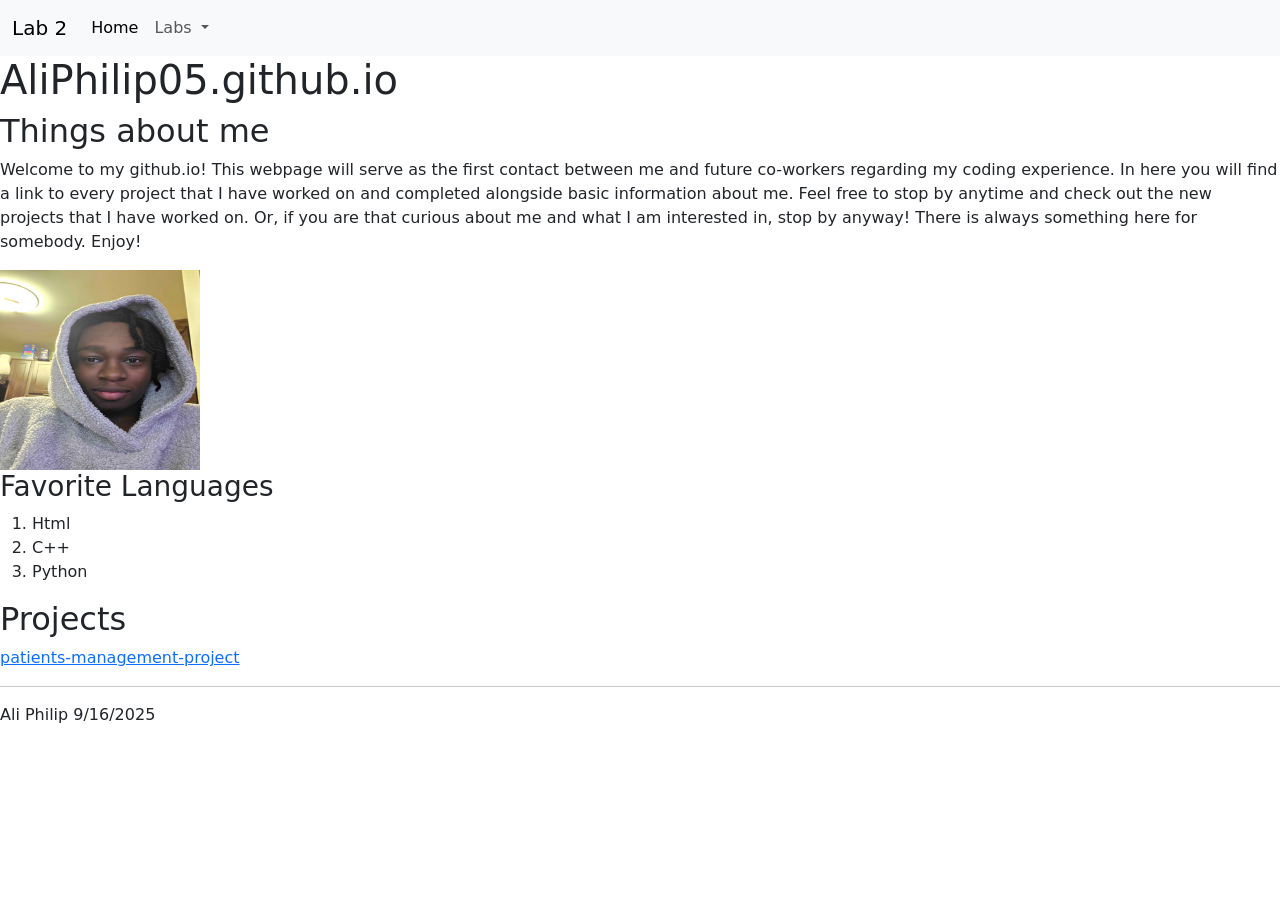
==== index.html @ d8f31f1b "Lab 3 Push this lab into main to show a finished lab" ====
<html> 
    <head> 
    <title> AliPhilip </title>
     <!-- Required meta tags -->
    <meta charset="utf-8">
    <meta name="viewport" content="width=device-width, initial-scale=1, shrink-to-fit=no">

    <!-- Bootstrap CSS -->
    <link href="https://cdn.jsdelivr.net/npm/bootstrap@5.3.2/dist/css/bootstrap.min.css" rel="stylesheet"
        integrity="sha384-T3c6CoIi6uLrA9TneNEoa7RxnatzjcDSCmG1MXxSR1GAsXEV/Dwwykc2MPK8M2HN" crossorigin="anonymous">
    <script src="https://cdn.jsdelivr.net/npm/bootstrap@5.3.2/dist/js/bootstrap.bundle.min.js"
        integrity="sha384-C6RzsynM9kWDrMNeT87bh95OGNyZPhcTNXj1NW7RuBCsyN/o0jlpcV8Qyq46cDfL"
        crossorigin="anonymous"></script>

  
<nav class="navbar navbar-expand-lg bg-body-tertiary">
  <div class="container-fluid">
    <a class="navbar-brand" href="#">Lab 2</a>
    <button class="navbar-toggler" type="button" data-bs-toggle="collapse" data-bs-target="#navbarSupportedContent" aria-controls="navbarSupportedContent" aria-expanded="false" aria-label="Toggle navigation">
      <span class="navbar-toggler-icon"></span>
    </button>
    <div class="collapse navbar-collapse" id="navbarSupportedContent">
      <ul class="navbar-nav me-auto mb-2 mb-lg-0">
        <li class="nav-item">
          <a class="nav-link active" aria-current="page" href="lab3.html">Home</a>
        </li>
        <li class="nav-item dropdown">
          <a class="nav-link dropdown-toggle" href="#" role="button" data-bs-toggle="dropdown" aria-expanded="false">
            Labs
          </a>
          <ul class="dropdown-menu">
            <li><a class="dropdown-item" href="https://github.com/AliPhilip05/AliPhilip05.github.io/blob/dda70711441c963b857cde3057f6195fd34b0e36/index.html">Lab 1</a></li>
            <li><a class="dropdown-item" href="index.html">Lab 2</a></li>
          </ul>
        </li>
      </ul>
    </div>
  </div>
</nav>

<body>
     <H1> AliPhilip05.github.io </H1>
</body>

<body>
     <H2> Things about me </H2>
     <p> Welcome to my github.io! This webpage will serve as the first contact between me and future co-workers regarding my coding experience.
        In here you will find a link to every project that I have worked on and completed alongside basic information about me. 
        Feel free to stop by anytime and check out the new projects that I have worked on. 
        Or, if you are that curious about me and what I am interested in, stop by anyway! There is always something here for somebody.
     Enjoy!</p>


     <img src = "Lab 1-github pic.jpg" width = "200" height = "200" />

     <body>
     <H3> Favorite Languages </H3>
     <ol>
        <li>Html</li>
        <li> C++</li>
        <li>Python</li>
     </ol>
     </p>


   <H2> Projects </H2>
<a href = "https://github.com/0-owen/patients-management-project"> 
     patients-management-project </a>
</body>
<hr> 
<p> Ali Philip 9/16/2025 </p>
</html>
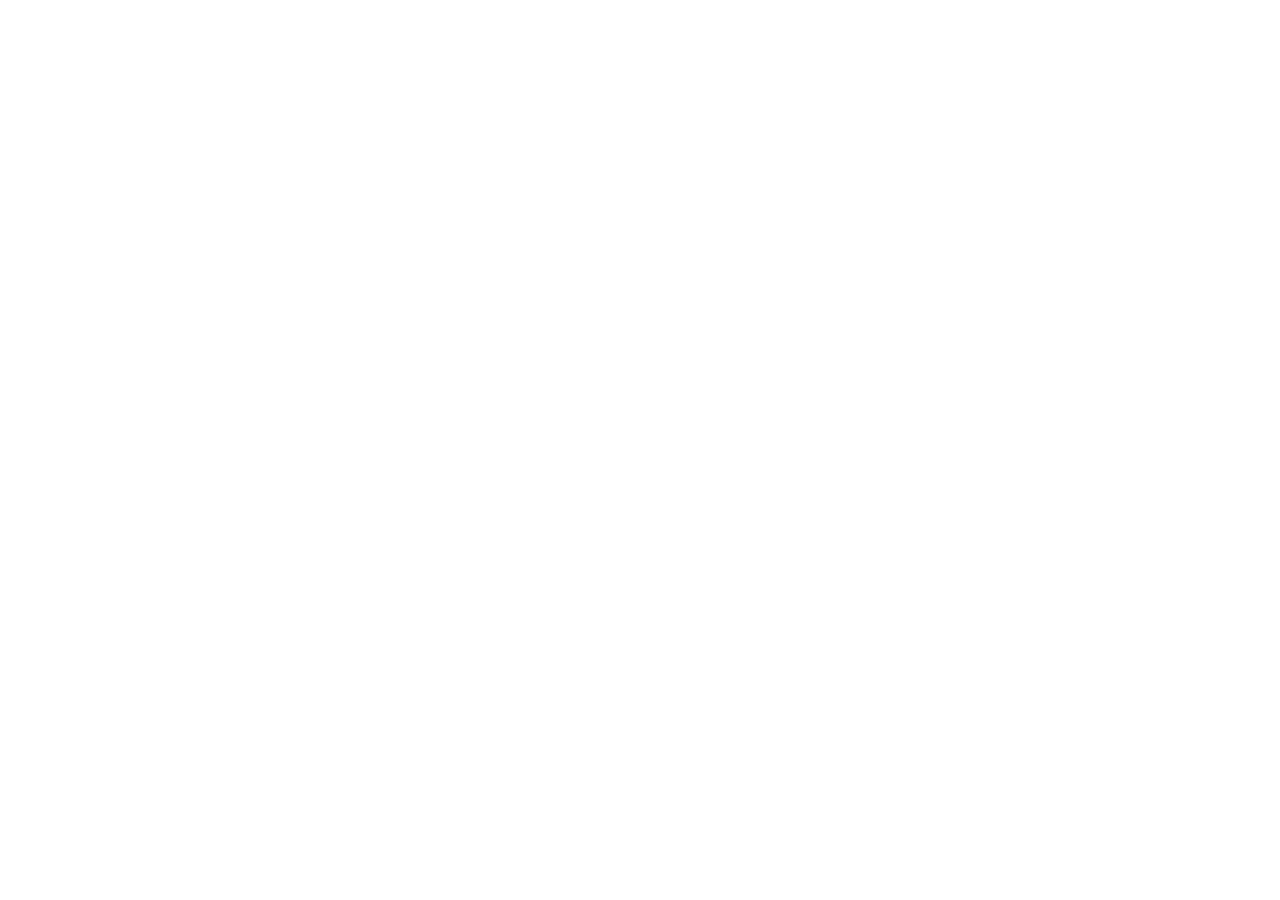
==== commit cb70b29f: "Redirect personal homepage to Casper dashboard Updated index.html to redirect to CAS / E+A dashboard" ====
--- a/index.html
+++ b/index.html
@@ -1,72 +1,13 @@
-<html> 
-    <head> 
-    <title> AliPhilip </title>
-     <!-- Required meta tags -->
-    <meta charset="utf-8">
-    <meta name="viewport" content="width=device-width, initial-scale=1, shrink-to-fit=no">
-
-    <!-- Bootstrap CSS -->
-    <link href="https://cdn.jsdelivr.net/npm/bootstrap@5.3.2/dist/css/bootstrap.min.css" rel="stylesheet"
-        integrity="sha384-T3c6CoIi6uLrA9TneNEoa7RxnatzjcDSCmG1MXxSR1GAsXEV/Dwwykc2MPK8M2HN" crossorigin="anonymous">
-    <script src="https://cdn.jsdelivr.net/npm/bootstrap@5.3.2/dist/js/bootstrap.bundle.min.js"
-        integrity="sha384-C6RzsynM9kWDrMNeT87bh95OGNyZPhcTNXj1NW7RuBCsyN/o0jlpcV8Qyq46cDfL"
-        crossorigin="anonymous"></script>
-
-  
-<nav class="navbar navbar-expand-lg bg-body-tertiary">
-  <div class="container-fluid">
-    <a class="navbar-brand" href="#">Lab 2</a>
-    <button class="navbar-toggler" type="button" data-bs-toggle="collapse" data-bs-target="#navbarSupportedContent" aria-controls="navbarSupportedContent" aria-expanded="false" aria-label="Toggle navigation">
-      <span class="navbar-toggler-icon"></span>
-    </button>
-    <div class="collapse navbar-collapse" id="navbarSupportedContent">
-      <ul class="navbar-nav me-auto mb-2 mb-lg-0">
-        <li class="nav-item">
-          <a class="nav-link active" aria-current="page" href="lab3.html">Home</a>
-        </li>
-        <li class="nav-item dropdown">
-          <a class="nav-link dropdown-toggle" href="#" role="button" data-bs-toggle="dropdown" aria-expanded="false">
-            Labs
-          </a>
-          <ul class="dropdown-menu">
-            <li><a class="dropdown-item" href="https://github.com/AliPhilip05/AliPhilip05.github.io/blob/dda70711441c963b857cde3057f6195fd34b0e36/index.html">Lab 1</a></li>
-            <li><a class="dropdown-item" href="index.html">Lab 2</a></li>
-          </ul>
-        </li>
-      </ul>
-    </div>
-  </div>
-</nav>
-
+<!doctype html>
+<html lang="en">
+<head>
+  <meta charset="utf-8">
+  <meta name="viewport" content="width=device-width, initial-scale=1">
+  <meta http-equiv="refresh" content="0; url=https://aliphilip05.github.io/Casper-Analysis-Of-E-Galaxies-/casper/">
+  <link rel="canonical" href="https://aliphilip05.github.io/Casper-Analysis-Of-E-Galaxies-/casper/">
+  <title>CAS / E+A — Galaxy Morphology</title>
+</head>
 <body>
-     <H1> AliPhilip05.github.io </H1>
+  <p>Opening the <a href="https://aliphilip05.github.io/Casper-Analysis-Of-E-Galaxies-/casper/">CAS / E+A dashboard</a>…</p>
 </body>
-
-<body>
-     <H2> Things about me </H2>
-     <p> Welcome to my github.io! This webpage will serve as the first contact between me and future co-workers regarding my coding experience.
-        In here you will find a link to every project that I have worked on and completed alongside basic information about me. 
-        Feel free to stop by anytime and check out the new projects that I have worked on. 
-        Or, if you are that curious about me and what I am interested in, stop by anyway! There is always something here for somebody.
-     Enjoy!</p>
-
-
-     <img src = "Lab 1-github pic.jpg" width = "200" height = "200" />
-
-     <body>
-     <H3> Favorite Languages </H3>
-     <ol>
-        <li>Html</li>
-        <li> C++</li>
-        <li>Python</li>
-     </ol>
-     </p>
-
-
-   <H2> Projects </H2>
-<a href = "https://github.com/0-owen/patients-management-project"> 
-     patients-management-project </a>
-</body>
-<hr> 
-<p> Ali Philip 9/16/2025 </p>
-</html>+</html>
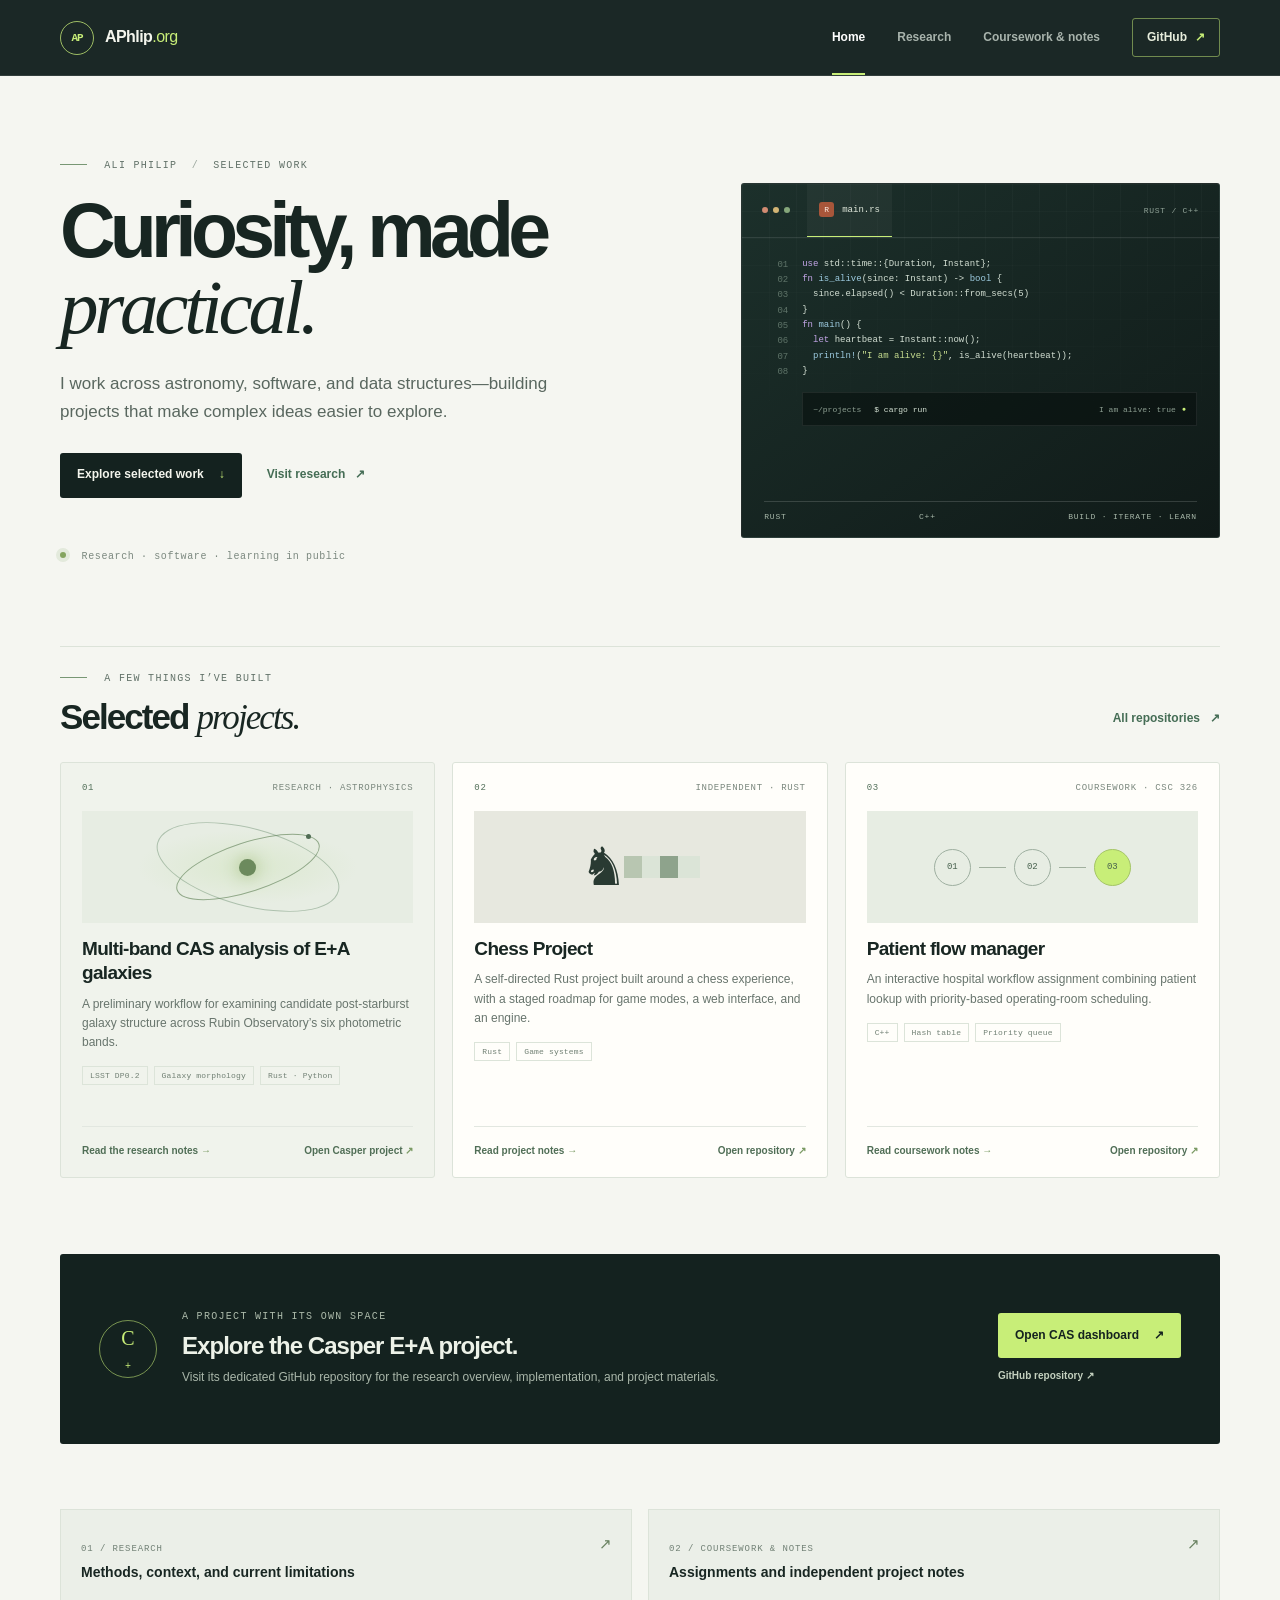
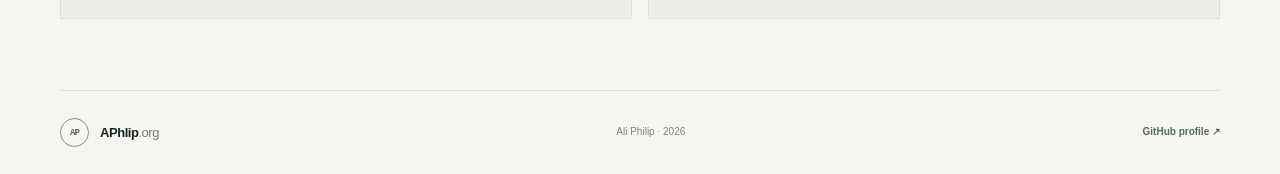
==== commit 54583683: "Publish portfolio at account homepage" ====
--- a/index.html
+++ b/index.html
@@ -3,11 +3,109 @@
 <head>
   <meta charset="utf-8">
   <meta name="viewport" content="width=device-width, initial-scale=1">
-  <meta http-equiv="refresh" content="0; url=https://aliphilip05.github.io/Casper-Analysis-Of-E-Galaxies-/casper/">
-  <link rel="canonical" href="https://aliphilip05.github.io/Casper-Analysis-Of-E-Galaxies-/casper/">
-  <title>CAS / E+A — Galaxy Morphology</title>
+  <meta name="theme-color" content="#14221f">
+  <meta name="description" content="Ali Philip's selected research, software projects, and coursework notes.">
+  <title>APhlip.org — Ali Philip</title>
+  <link rel="stylesheet" href="styles.css">
+  <script src="site.js" defer></script>
 </head>
 <body>
-  <p>Opening the <a href="https://aliphilip05.github.io/Casper-Analysis-Of-E-Galaxies-/casper/">CAS / E+A dashboard</a>…</p>
+  <a class="skip-link" href="#main">Skip to content</a>
+  <header class="site-header">
+    <div class="header-inner">
+      <a class="brand" href="index.html" aria-label="APhlip.org home"><span class="brand-mark">AP</span><span>APhlip<span class="brand-dot">.org</span></span></a>
+      <button class="menu-toggle" type="button" aria-expanded="false" aria-controls="primary-nav"><span class="menu-icon" aria-hidden="true"></span><span class="sr-only">Toggle navigation</span></button>
+      <nav class="primary-nav" id="primary-nav" aria-label="Main navigation">
+        <a class="nav-link current" aria-current="page" href="index.html">Home</a>
+        <a class="nav-link" href="research.html">Research</a>
+        <a class="nav-link" href="coursework.html">Coursework &amp; notes</a>
+        <a class="nav-github" href="https://github.com/AliPhilip05" target="_blank" rel="noopener noreferrer">GitHub <span aria-hidden="true">↗</span></a>
+      </nav>
+    </div>
+  </header>
+
+  <main id="main">
+    <section class="hero page-width">
+      <div class="hero-copy">
+        <p class="eyebrow"><span class="eyebrow-rule"></span> ALI PHILIP <span class="eyebrow-sep">/</span> SELECTED WORK</p>
+        <h1>Curiosity, made<br><em>practical.</em></h1>
+        <p class="hero-lede">I work across astronomy, software, and data structures—building projects that make complex ideas easier to explore.</p>
+        <div class="hero-actions">
+          <a class="button button-dark" href="#projects">Explore selected work <span aria-hidden="true">↓</span></a>
+          <a class="text-link" href="research.html">Visit research <span aria-hidden="true">↗</span></a>
+        </div>
+        <div class="hero-footnote"><span class="status-mark"></span> Research · software · learning in public</div>
+      </div>
+      <div class="hero-art code-art" role="img" aria-label="Stylized Rust code editor showing an is_alive heartbeat check">
+        <div class="code-window-top">
+          <span class="window-dots" aria-hidden="true"><i></i><i></i><i></i></span>
+          <span class="code-tab"><span class="language-symbol">R</span> main.rs</span>
+          <span class="language-tag">RUST / C++</span>
+        </div>
+        <div class="code-editor">
+          <div class="code-gutter" aria-hidden="true"><span>01</span><span>02</span><span>03</span><span>04</span><span>05</span><span>06</span><span>07</span><span>08</span></div>
+          <pre class="code-block"><code><span class="code-purple">use</span> std::time::{Duration, Instant};
+<span class="code-purple">fn</span> <span class="code-blue">is_alive</span>(since: Instant) -> <span class="code-blue">bool</span> {
+  since.elapsed() &lt; Duration::from_secs(5)
+}
+<span class="code-purple">fn</span> <span class="code-blue">main</span>() {
+  <span class="code-purple">let</span> heartbeat = Instant::now();
+  <span class="code-blue">println!</span>(<span class="code-string">"I am alive: {}"</span>, is_alive(heartbeat));
+}</code></pre>
+        </div>
+        <div class="terminal-preview"><span>~/projects</span><strong>$ cargo run</strong><span class="terminal-output">I am alive: true <b>●</b></span></div>
+        <div class="art-caption"><span>RUST</span><span>C++</span><span>BUILD · ITERATE · LEARN</span></div>
+      </div>
+    </section>
+
+    <section class="selected-work page-width" id="projects">
+      <div class="section-heading">
+        <div><p class="eyebrow"><span class="eyebrow-rule"></span> A FEW THINGS I’VE BUILT</p><h2>Selected <em>projects.</em></h2></div>
+        <a class="text-link heading-link" href="https://github.com/AliPhilip05?tab=repositories" target="_blank" rel="noopener noreferrer">All repositories <span aria-hidden="true">↗</span></a>
+      </div>
+
+      <div class="project-grid">
+        <article class="project-card project-featured">
+          <div class="project-meta"><span class="project-number">01</span><span class="project-type">RESEARCH · ASTROPHYSICS</span></div>
+          <div class="project-art project-art-galaxy" aria-hidden="true"><span class="mini-orbit"></span><span class="mini-core"></span><span class="mini-point"></span></div>
+          <h3>Multi-band CAS analysis of E+A galaxies</h3>
+          <p>A preliminary workflow for examining candidate post-starburst galaxy structure across Rubin Observatory’s six photometric bands.</p>
+          <div class="tag-list"><span>LSST DP0.2</span><span>Galaxy morphology</span><span>Rust · Python</span></div>
+          <div class="card-links"><a href="research.html#cas">Read the research notes <span aria-hidden="true">→</span></a><a href="https://github.com/AliPhilip05/Casper-Analysis-Of-E-Galaxies-" target="_blank" rel="noopener noreferrer">Open Casper project <span aria-hidden="true">↗</span></a></div>
+        </article>
+
+        <article class="project-card">
+          <div class="project-meta"><span class="project-number">02</span><span class="project-type">INDEPENDENT · RUST</span></div>
+          <div class="project-art project-art-chess" aria-hidden="true"><span>♞</span><i></i><i></i><i></i><i></i></div>
+          <h3>Chess Project</h3>
+          <p>A self-directed Rust project built around a chess experience, with a staged roadmap for game modes, a web interface, and an engine.</p>
+          <div class="tag-list"><span>Rust</span><span>Game systems</span></div>
+          <div class="card-links"><a href="coursework.html#chess">Read project notes <span aria-hidden="true">→</span></a><a href="https://github.com/AliPhilip05/ChessProject" target="_blank" rel="noopener noreferrer">Open repository <span aria-hidden="true">↗</span></a></div>
+        </article>
+
+        <article class="project-card">
+          <div class="project-meta"><span class="project-number">03</span><span class="project-type">COURSEWORK · CSC 326</span></div>
+          <div class="project-art project-art-queue" aria-hidden="true"><span class="queue-node">01</span><span class="queue-line"></span><span class="queue-node">02</span><span class="queue-line"></span><span class="queue-node queue-node-accent">03</span></div>
+          <h3>Patient flow manager</h3>
+          <p>An interactive hospital workflow assignment combining patient lookup with priority-based operating-room scheduling.</p>
+          <div class="tag-list"><span>C++</span><span>Hash table</span><span>Priority queue</span></div>
+          <div class="card-links"><a href="coursework.html#patients">Read coursework notes <span aria-hidden="true">→</span></a><a href="https://github.com/AliPhilip05/Patients-Managment" target="_blank" rel="noopener noreferrer">Open repository <span aria-hidden="true">↗</span></a></div>
+        </article>
+      </div>
+    </section>
+
+    <section class="crosslink page-width" aria-label="Casper research project">
+      <div class="crosslink-mark" aria-hidden="true">C<span>+</span></div>
+      <div class="crosslink-copy"><p class="eyebrow">A PROJECT WITH ITS OWN SPACE</p><h2>Explore the Casper E+A project.</h2><p>Visit its dedicated GitHub repository for the research overview, implementation, and project materials.</p></div>
+      <div class="crosslink-actions"><a class="button button-light" href="https://aliphilip05.github.io/Casper-Analysis-Of-E-Galaxies-/">Open CAS dashboard <span aria-hidden="true">↗</span></a><a class="crosslink-repo-link" href="https://github.com/AliPhilip05/Casper-Analysis-Of-E-Galaxies-" target="_blank" rel="noopener noreferrer">GitHub repository ↗</a></div>
+    </section>
+
+    <section class="next-steps page-width">
+      <a class="next-card" href="research.html"><span class="next-index">01 / RESEARCH</span><strong>Methods, context, and current limitations</strong><span class="next-arrow" aria-hidden="true">↗</span></a>
+      <a class="next-card" href="coursework.html"><span class="next-index">02 / COURSEWORK &amp; NOTES</span><strong>Assignments and independent project notes</strong><span class="next-arrow" aria-hidden="true">↗</span></a>
+    </section>
+  </main>
+
+  <footer class="site-footer page-width"><a class="brand footer-brand" href="index.html"><span class="brand-mark">AP</span><span>APhlip<span class="brand-dot">.org</span></span></a><span>Ali Philip <span class="footer-sep">·</span> <span id="year">2026</span></span><a href="https://github.com/AliPhilip05" target="_blank" rel="noopener noreferrer">GitHub profile <span aria-hidden="true">↗</span></a></footer>
 </body>
 </html>
--- a/styles.css
+++ b/styles.css
@@ -0,0 +1,1420 @@
+:root {
+  --ink:#182622;
+  --ink-2:#35443e;
+  --muted:#66736c;
+  --quiet:#8a968f;
+  --paper:#f5f6f1;
+  --white:#fffefa;
+  --line:#dce3d9;
+  --dark:#14221f;
+  --dark-2:#1c302b;
+  --lime:#c8ee78;
+  --green:#456d55;
+  --mint:#d8e6dc;
+  --serif:Georgia,"Times New Roman",serif;
+  --sans:"DM Sans",Inter,-apple-system,BlinkMacSystemFont,"Segoe UI",sans-serif;
+  --mono:"SFMono-Regular",Consolas,"Liberation Mono",monospace;
+  --width:1160px
+}
+* {
+  box-sizing:border-box
+}
+html {
+  scroll-behavior:smooth;
+  scroll-padding-top:92px
+}
+body {
+  margin:0;
+  background:var(--paper);
+  color:var(--ink);
+  font:15px/1.65 var(--sans);
+  -webkit-font-smoothing:antialiased
+}
+a {
+  color:inherit
+}
+.page-width {
+  width:min(var(--width),calc(100% - 64px));
+  margin-inline:auto
+}
+.sr-only {
+  position:absolute;
+  width:1px;
+  height:1px;
+  padding:0;
+  margin:-1px;
+  overflow:hidden;
+  clip:rect(0,0,0,0);
+  white-space:nowrap;
+  border:0
+}
+.skip-link {
+  position:fixed;
+  z-index:100;
+  top:12px;
+  left:12px;
+  padding:10px 14px;
+  background:var(--lime);
+  color:var(--dark);
+  transform:translateY(-160%)
+}
+.skip-link:focus {
+  transform:translateY(0)
+}
+.site-header {
+  height:76px;
+  position:sticky;
+  top:0;
+  z-index:20;
+  background:rgba(20,34,31,.97);
+  color:#f4f5ed;
+  border-bottom:1px solid rgba(255,255,255,.1);
+  backdrop-filter:blur(14px)
+}
+.header-inner {
+  width:min(var(--width),calc(100% - 64px));
+  height:100%;
+  margin:auto;
+  display:flex;
+  align-items:center
+}
+.brand {
+  display:inline-flex;
+  align-items:center;
+  gap:11px;
+  color:inherit;
+  text-decoration:none;
+  font-size:16px;
+  font-weight:750;
+  letter-spacing:-.035em
+}
+.brand-mark {
+  width:34px;
+  height:34px;
+  display:grid;
+  place-items:center;
+  border:1px solid rgba(200,238,120,.75);
+  border-radius:50%;
+  color:var(--lime);
+  font:600 11px var(--mono);
+  letter-spacing:-.1em
+}
+.brand-dot {
+  color:var(--lime);
+  font-weight:500
+}
+.primary-nav {
+  height:100%;
+  margin-left:auto;
+  display:flex;
+  align-items:center;
+  gap:32px
+}
+.nav-link,.nav-github {
+  height:100%;
+  display:flex;
+  align-items:center;
+  text-decoration:none;
+  font-size:12px;
+  font-weight:600;
+  color:#a8b3ac;
+  transition:color .2s
+}
+.nav-link:hover,.nav-link.current,.nav-github:hover {
+  color:#fff
+}
+.nav-link.current {
+  position:relative
+}
+.nav-link.current:after {
+  content:"";
+  position:absolute;
+  bottom:0;
+  left:0;
+  right:0;
+  height:2px;
+  background:var(--lime)
+}
+.nav-github {
+  height:auto;
+  padding:9px 14px;
+  border:1px solid rgba(200,238,120,.5);
+  border-radius:3px;
+  color:#e7eddc;
+  gap:8px
+}
+.nav-github span {
+  color:var(--lime)
+}
+.menu-toggle {
+  display:none
+}
+.hero {
+  min-height:540px;
+  padding-top:83px;
+  padding-bottom:84px;
+  display:grid;
+  grid-template-columns:1fr .83fr;
+  gap:9%;
+  align-items:center
+}
+.eyebrow {
+  margin:0 0 19px;
+  color:#617168;
+  font:10px/1.4 var(--mono);
+  letter-spacing:.13em
+}
+.eyebrow-rule {
+  display:inline-block;
+  width:27px;
+  height:1px;
+  margin:0 10px 3px 0;
+  background:#789774
+}
+.eyebrow-sep {
+  padding-inline:7px;
+  color:#9da89f
+}
+.hero h1,.page-hero h1 {
+  margin:0;
+  color:var(--ink);
+  font-size:clamp(49px,6.2vw,77px);
+  font-weight:550;
+  letter-spacing:-.075em;
+  line-height:.99
+}
+.hero h1 em,.page-hero h1 em,.section-heading h2 em,.research-article h2 em,.note-content h2 em {
+  font-family:var(--serif);
+  font-weight:400;
+  letter-spacing:-.055em
+}
+.hero-lede {
+  max-width:545px;
+  margin:25px 0 26px;
+  color:#59675f;
+  font-size:17px;
+  line-height:1.65
+}
+.hero-actions {
+  display:flex;
+  align-items:center;
+  gap:25px;
+  flex-wrap:wrap
+}
+.button {
+  min-height:45px;
+  padding:0 17px;
+  display:inline-flex;
+  align-items:center;
+  justify-content:center;
+  gap:15px;
+  border-radius:3px;
+  text-decoration:none;
+  font-size:12px;
+  font-weight:650;
+  transition:transform .2s,background .2s
+}
+.button:hover {
+  transform:translateY(-2px)
+}
+.button-dark {
+  background:var(--dark);
+  color:#f4f5ed
+}
+.button-dark span {
+  color:var(--lime)
+}
+.button-light {
+  background:var(--lime);
+  color:var(--dark)
+}
+.button-light:hover {
+  background:#d6f493
+}
+.text-link {
+  display:inline-flex;
+  align-items:center;
+  gap:10px;
+  text-decoration:none;
+  color:var(--green);
+  font-size:12px;
+  font-weight:700
+}
+.text-link:hover,.card-links a:hover {
+  color:#263d31
+}
+.hero-footnote {
+  margin-top:53px;
+  color:#7b887f;
+  font:10px var(--mono);
+  letter-spacing:.06em
+}
+.status-mark {
+  display:inline-block;
+  width:6px;
+  height:6px;
+  margin:0 9px 1px 0;
+  border-radius:50%;
+  background:#84a45f;
+  box-shadow:0 0 0 4px #e3eadc
+}
+.hero-art {
+  position:relative;
+  height:355px;
+  overflow:hidden;
+  background:linear-gradient(145deg,#1c302b,#101a18);
+  color:#dfe8d8;
+  border:1px solid rgba(255,255,255,.08);
+  border-radius:3px
+}
+.code-art:before {
+  content:"";
+  position:absolute;
+  inset:0;
+  pointer-events:none;
+  background-image:linear-gradient(rgba(255,255,255,.025) 1px,transparent 1px),linear-gradient(90deg,rgba(255,255,255,.025) 1px,transparent 1px);
+  background-size:27px 27px;
+  mask-image:linear-gradient(to bottom,black,transparent 80%)
+}
+.code-window-top {
+  position:relative;
+  z-index:1;
+  height:54px;
+  padding:0 20px;
+  display:flex;
+  align-items:center;
+  border-bottom:1px solid rgba(255,255,255,.1)
+}
+.window-dots {
+  display:flex;
+  gap:5px
+}
+.window-dots i {
+  width:6px;
+  height:6px;
+  border-radius:50%;
+  background:#60746a
+}
+.window-dots i:first-child {
+  background:#d28b72
+}
+.window-dots i:nth-child(2) {
+  background:#d2b474
+}
+.window-dots i:nth-child(3) {
+  background:#85a77b
+}
+.code-tab {
+  align-self:stretch;
+  margin-left:17px;
+  padding:0 12px;
+  display:flex;
+  align-items:center;
+  gap:8px;
+  border-bottom:1px solid var(--lime);
+  background:rgba(255,255,255,.04);
+  color:#e1e9dc;
+  font:9px var(--mono)
+}
+.language-symbol {
+  width:15px;
+  height:15px;
+  display:grid;
+  place-items:center;
+  border-radius:3px;
+  background:#a8563a;
+  color:#fff1e8;
+  font:8px var(--mono)
+}
+.language-tag {
+  margin-left:auto;
+  color:#91a398;
+  font:8px var(--mono);
+  letter-spacing:.09em
+}
+.code-editor {
+  position:relative;
+  z-index:1;
+  padding:19px 22px 0;
+  display:grid;
+  grid-template-columns:24px 1fr;
+  gap:14px
+}
+.code-gutter {
+  padding-top:1px;
+  display:flex;
+  flex-direction:column;
+  gap:0;
+  color:#5f7469;
+  font:9px/1.7 var(--mono);
+  text-align:right
+}
+.code-block {
+  margin:0;
+  overflow:hidden;
+  color:#d4e0d4;
+  font:9px/1.7 var(--mono);
+  white-space:pre
+}
+.code-block code {
+  font:inherit
+}
+.code-purple {
+  color:#c4a6e8
+}
+.code-blue {
+  color:#9dcbe0
+}
+.code-string {
+  color:#c9df91
+}
+.terminal-preview {
+  position:relative;
+  z-index:1;
+  height:34px;
+  margin:12px 22px 0 60px;
+  padding:0 10px;
+  display:flex;
+  align-items:center;
+  gap:13px;
+  background:rgba(7,14,12,.55);
+  border:1px solid rgba(255,255,255,.08);
+  color:#8d9f92;
+  font:8px var(--mono)
+}
+.terminal-preview strong {
+  color:#d8e5d7;
+  font:inherit
+}
+.terminal-output {
+  margin-left:auto;
+  display:flex;
+  align-items:center;
+  gap:6px
+}
+.terminal-output b {
+  color:var(--lime);
+  font-size:7px
+}
+.art-caption {
+  position:absolute;
+  right:22px;
+  bottom:16px;
+  left:22px;
+  padding-top:10px;
+  display:flex;
+  justify-content:space-between;
+  border-top:1px solid rgba(255,255,255,.15);
+  color:#a8b8aa;
+  font:8px var(--mono);
+  letter-spacing:.1em
+}
+.selected-work {
+  padding-top:25px;
+  padding-bottom:76px;
+  border-top:1px solid var(--line)
+}
+.section-heading {
+  display:flex;
+  align-items:end;
+  justify-content:space-between;
+  margin-bottom:25px
+}
+.section-heading .eyebrow {
+  margin-bottom:11px
+}
+.section-heading h2,.research-article h2,.note-content h2 {
+  margin:0;
+  font-size:35px;
+  line-height:1.13;
+  font-weight:550;
+  letter-spacing:-.055em
+}
+.heading-link {
+  margin-bottom:8px
+}
+.project-grid {
+  display:grid;
+  grid-template-columns:repeat(3,minmax(0,1fr));
+  gap:17px
+}
+.project-card {
+  min-height:416px;
+  position:relative;
+  padding:20px 21px 18px;
+  display:flex;
+  flex-direction:column;
+  background:var(--white);
+  border:1px solid var(--line);
+  border-radius:3px;
+  transition:transform .22s,border-color .22s,box-shadow .22s
+}
+.project-card:hover {
+  transform:translateY(-4px);
+  border-color:#bfcec0;
+  box-shadow:0 12px 24px rgba(28,48,43,.06)
+}
+.project-featured {
+  background:#f0f3ec
+}
+.project-meta {
+  display:flex;
+  justify-content:space-between;
+  align-items:center;
+  color:#7a877d;
+  font:9px var(--mono);
+  letter-spacing:.08em
+}
+.project-number {
+  color:#526f59
+}
+.project-art {
+  height:112px;
+  margin:18px 0 14px;
+  position:relative;
+  overflow:hidden;
+  display:flex;
+  align-items:center;
+  justify-content:center;
+  background:#e7ede3
+}
+.project-art-galaxy {
+  background:radial-gradient(ellipse at center,#dbe8cf 0,#e7ede3 47%,#e7ede3 100%)
+}
+.mini-orbit {
+  position:absolute;
+  width:150px;
+  height:50px;
+  border:1px solid #91a989;
+  border-radius:50%;
+  transform:rotate(-18deg)
+}
+.mini-orbit:after {
+  content:"";
+  position:absolute;
+  inset:-15px -20px;
+  border:1px solid rgba(102,139,107,.45);
+  border-radius:50%;
+  transform:rotate(33deg)
+}
+.mini-core {
+  position:absolute;
+  width:17px;
+  height:17px;
+  border-radius:50%;
+  background:#6c8a5d;
+  box-shadow:0 0 18px #a2bd7c
+}
+.mini-point {
+  position:absolute;
+  top:23px;
+  right:31%;
+  width:5px;
+  height:5px;
+  background:#506c54;
+  border-radius:50%
+}
+.project-art-chess {
+  gap:0;
+  background:#e7e8df;
+  color:#293a32
+}
+.project-art-chess>span {
+  font-size:53px;
+  line-height:1;
+  font-family:serif
+}
+.project-art-chess i {
+  width:22px;
+  height:22px;
+  margin-left:-4px;
+  background:#b8c6b1
+}
+.project-art-chess i:nth-of-type(2) {
+  background:#dbe4d7
+}
+.project-art-chess i:nth-of-type(3) {
+  background:#8ea38c
+}
+.project-art-chess i:nth-of-type(4) {
+  background:#dbe4d7
+}
+.project-art-queue {
+  gap:8px;
+  background:#e7ede3
+}
+.queue-node {
+  width:37px;
+  height:37px;
+  display:grid;
+  place-items:center;
+  border:1px solid #9eafa0;
+  border-radius:50%;
+  color:#48614e;
+  font:9px var(--mono)
+}
+.queue-node-accent {
+  background:#c8ee78;
+  border-color:#a4c467
+}
+.queue-line {
+  width:27px;
+  height:1px;
+  background:#a1b09e
+}
+.project-card h3 {
+  margin:0 0 9px;
+  font-size:19px;
+  line-height:1.28;
+  font-weight:650;
+  letter-spacing:-.035em
+}
+.project-card>p {
+  margin:0;
+  color:#68756d;
+  font-size:12px;
+  line-height:1.6
+}
+.tag-list {
+  display:flex;
+  flex-wrap:wrap;
+  gap:6px;
+  margin-top:14px
+}
+.tag-list span {
+  padding:4px 7px;
+  border:1px solid #dce4d9;
+  color:#718074;
+  font:8px var(--mono);
+  letter-spacing:.02em
+}
+.card-links {
+  margin-top:auto;
+  padding-top:16px;
+  display:flex;
+  justify-content:space-between;
+  gap:12px;
+  border-top:1px solid #e2e7e0
+}
+.card-links a {
+  color:#506e56;
+  text-decoration:none;
+  font-size:10px;
+  font-weight:700;
+  white-space:nowrap
+}
+.card-links a span {
+  color:#7a9a63
+}
+.crosslink {
+  min-height:190px;
+  margin-bottom:65px;
+  padding:33px 39px;
+  display:flex;
+  align-items:center;
+  gap:25px;
+  background:var(--dark);
+  color:#edf2e8;
+  border-radius:3px
+}
+.crosslink-mark {
+  flex:0 0 58px;
+  width:58px;
+  height:58px;
+  display:grid;
+  place-items:center;
+  border:1px solid rgba(200,238,120,.55);
+  border-radius:50%;
+  color:var(--lime);
+  font:20px var(--serif)
+}
+.crosslink-mark span {
+  font:10px var(--mono)
+}
+.crosslink-copy {
+  flex:1
+}
+.crosslink-copy .eyebrow {
+  margin:0 0 8px;
+  color:#adbbab
+}
+.crosslink-copy h2,.notes-footer-callout h2 {
+  margin:0;
+  font-size:24px;
+  line-height:1.2;
+  font-weight:550;
+  letter-spacing:-.04em
+}
+.crosslink-copy>p:last-child {
+  margin:7px 0 0;
+  color:#aab7aa;
+  font-size:12px
+}
+.crosslink-actions {
+  flex:none;
+  display:flex;
+  flex-direction:column;
+  align-items:flex-start;
+  gap:10px
+}
+.crosslink .button {
+  flex:none
+}
+.crosslink-repo-link {
+  color:#c4d1bf;
+  font-size:10px;
+  font-weight:650;
+  text-decoration:none
+}
+.crosslink-repo-link:hover {
+  color:var(--lime)
+}
+.next-steps {
+  margin-bottom:71px;
+  display:grid;
+  grid-template-columns:1fr 1fr;
+  gap:16px
+}
+.next-card {
+  min-height:110px;
+  padding:18px 46px 18px 20px;
+  position:relative;
+  display:flex;
+  flex-direction:column;
+  justify-content:center;
+  gap:7px;
+  background:#ebefe8;
+  border:1px solid var(--line);
+  text-decoration:none;
+  transition:background .2s
+}
+.next-card:hover {
+  background:#e3eadf
+}
+.next-index {
+  color:#718075;
+  font:9px var(--mono);
+  letter-spacing:.1em
+}
+.next-card strong {
+  font-size:14px;
+  font-weight:600
+}
+.next-arrow {
+  position:absolute;
+  right:19px;
+  top:22px;
+  color:#688160
+}
+.site-footer {
+  min-height:84px;
+  padding-block:18px;
+  display:flex;
+  align-items:center;
+  justify-content:space-between;
+  gap:20px;
+  border-top:1px solid var(--line);
+  color:#7a867e;
+  font-size:10px
+}
+.footer-brand {
+  color:var(--ink);
+  font-size:13px
+}
+.footer-brand .brand-mark {
+  width:29px;
+  height:29px;
+  border-color:#7c9872;
+  color:#526e53;
+  font-size:9px
+}
+.footer-brand .brand-dot {
+  color:#688160
+}
+.site-footer>a:last-child {
+  color:#536e57;
+  text-decoration:none;
+  font-weight:600
+}
+.footer-sep {
+  color:#a0aaa1
+}
+.page-hero {
+  padding-top:72px;
+  padding-bottom:46px
+}
+.page-hero h1 {
+  font-size:clamp(47px,5.6vw,68px)
+}
+.page-hero .hero-lede {
+  max-width:740px;
+  margin-top:19px;
+  font-size:16px
+}
+.page-hero .hero-actions {
+  margin-top:24px
+}
+.research-stats {
+  margin-top:47px;
+  padding-top:20px;
+  display:grid;
+  grid-template-columns:1fr 1fr 1fr;
+  border-top:1px solid var(--line)
+}
+.research-stats>div {
+  min-height:68px;
+  padding:0 20px;
+  display:flex;
+  flex-direction:column;
+  gap:4px;
+  border-left:1px solid var(--line)
+}
+.research-stats>div:first-child {
+  padding-left:0;
+  border:0
+}
+.research-stats strong {
+  font:20px var(--mono);
+  color:#46654d
+}
+.research-stats span {
+  color:#768278;
+  font-size:10px
+}
+.research-stats>div:last-child strong {
+  font-size:13px;
+  letter-spacing:.04em;
+  padding-top:4px
+}
+.research-layout {
+  padding-top:12px;
+  padding-bottom:85px;
+  display:grid;
+  grid-template-columns:190px 1fr;
+  gap:68px;
+  border-top:1px solid var(--line)
+}
+.research-aside {
+  position:sticky;
+  top:105px;
+  align-self:start;
+  padding-top:30px;
+  display:flex;
+  flex-direction:column;
+  gap:14px
+}
+.research-aside .eyebrow {
+  margin-bottom:4px
+}
+.research-aside>a {
+  display:flex;
+  gap:12px;
+  color:#819087;
+  text-decoration:none;
+  font:9px var(--mono)
+}
+.research-aside>a:hover {
+  color:#3c6548
+}
+.research-aside>a span {
+  font:11px var(--sans)
+}
+.research-article {
+  max-width:790px
+}
+.article-section {
+  padding:30px 0 37px;
+  border-bottom:1px solid var(--line);
+  scroll-margin-top:95px
+}
+.article-section .eyebrow {
+  margin-bottom:12px
+}
+.research-article h2 {
+  max-width:700px;
+  font-size:31px
+}
+.research-article p:not(.eyebrow) {
+  color:#5f6d64;
+  font-size:13px;
+  line-height:1.78
+}
+.research-article h2+p {
+  margin-top:18px
+}
+.data-table-wrap {
+  overflow-x:auto;
+  margin:18px 0
+}
+.data-table {
+  width:100%;
+  border-collapse:collapse;
+  background:#fffefa;
+  font-size:12px
+}
+.data-table th,.data-table td {
+  padding:12px 14px;
+  text-align:left;
+  border-bottom:1px solid #e3e8e0
+}
+.data-table th {
+  color:#758178;
+  font:9px var(--mono);
+  letter-spacing:.1em
+}
+.data-table td:last-child {
+  font-family:var(--mono);
+  color:#415d47
+}
+.cas-grid {
+  margin-top:22px;
+  display:grid;
+  grid-template-columns:repeat(3,1fr);
+  gap:12px
+}
+.cas-card {
+  min-height:180px;
+  padding:16px;
+  background:#fffefa;
+  border:1px solid var(--line)
+}
+.cas-letter {
+  width:29px;
+  height:29px;
+  display:grid;
+  place-items:center;
+  border-radius:50%;
+  background:#e5eddf;
+  color:#507153;
+  font:13px var(--mono)
+}
+.cas-card h3 {
+  margin:11px 0 3px;
+  font-size:14px
+}
+.cas-card p {
+  margin:0;
+  font-size:10px!important;
+  line-height:1.55!important
+}
+.equation {
+  margin-top:14px;
+  color:#46644b;
+  font:10px var(--mono)
+}
+.limit-list {
+  padding-left:18px;
+  color:#5f6d64;
+  font-size:12px;
+  line-height:1.8
+}
+.limit-list li {
+  padding-left:4px;
+  margin:7px 0
+}
+.note-callout {
+  margin-top:19px;
+  padding:13px 16px;
+  display:flex;
+  gap:12px;
+  background:#e9eee5;
+  border-left:2px solid #89a36e
+}
+.callout-mark {
+  flex:none;
+  width:19px;
+  height:19px;
+  display:grid;
+  place-items:center;
+  border-radius:50%;
+  background:#d5e2cc;
+  color:#46644b;
+  font:11px var(--serif)
+}
+.note-callout p {
+  margin:0!important;
+  font-size:11px!important
+}
+.article-actions {
+  margin-top:25px;
+  display:flex;
+  align-items:center;
+  gap:20px;
+  flex-wrap:wrap
+}
+.compact-hero {
+  padding-bottom:43px
+}
+.compact-hero .hero-lede {
+  margin-bottom:0
+}
+.notes-list {
+  padding-top:4px;
+  padding-bottom:68px
+}
+.note-entry {
+  padding:30px 0 36px;
+  display:grid;
+  grid-template-columns:150px minmax(0,1fr) 140px;
+  gap:35px;
+  border-top:1px solid var(--line);
+  scroll-margin-top:95px
+}
+.note-index {
+  display:flex;
+  flex-direction:column;
+  gap:11px
+}
+.note-index span {
+  color:#758177;
+  font:8px var(--mono);
+  letter-spacing:.1em
+}
+.note-index strong {
+  color:#739169;
+  font:24px var(--mono)
+}
+.note-content .eyebrow {
+  margin-bottom:9px
+}
+.note-content h2 {
+  font-size:29px
+}
+.note-content>p:not(.eyebrow) {
+  max-width:680px;
+  color:#5f6d64;
+  font-size:12px;
+  line-height:1.78
+}
+.note-details {
+  max-width:720px;
+  margin:20px 0;
+  display:grid;
+  grid-template-columns:1fr 1fr;
+  gap:13px
+}
+.note-details>div {
+  padding:12px 13px;
+  background:#ecefe8
+}
+.detail-label {
+  color:#738072;
+  font:8px var(--mono);
+  letter-spacing:.1em
+}
+.note-details p {
+  margin:6px 0 0;
+  color:#536159;
+  font-size:10px;
+  line-height:1.6
+}
+.note-symbol {
+  align-self:center;
+  justify-self:center;
+  position:relative;
+  width:108px;
+  height:108px;
+  display:grid;
+  place-items:center;
+  background:#e6ece2;
+  color:#536c53
+}
+.note-symbol-queue {
+  display:flex;
+  flex-direction:column;
+  gap:4px;
+  width:62px;
+  height:118px;
+  background:transparent;
+  font:9px var(--mono)
+}
+.note-symbol-queue span {
+  width:32px;
+  height:25px;
+  display:grid;
+  place-items:center;
+  border:1px solid #a1b29c;
+  border-radius:20px
+}
+.note-symbol-queue span:last-child {
+  background:var(--lime);
+  border-color:#b2cc7d
+}
+.note-symbol-queue i {
+  width:1px;
+  height:7px;
+  background:#9fad99
+}
+.note-symbol-chess {
+  font:65px var(--serif)
+}
+.note-symbol-editor {
+  background:var(--dark);
+  color:var(--lime);
+  font:14px var(--mono)
+}
+.notes-footer-callout {
+  margin-bottom:68px;
+  min-height:144px;
+  padding:27px 33px;
+  display:flex;
+  align-items:center;
+  justify-content:space-between;
+  gap:24px;
+  background:var(--dark);
+  color:#edf2e8
+}
+.notes-footer-callout .eyebrow {
+  margin-bottom:7px;
+  color:#aeb9a8
+}
+.notes-footer-callout h2 {
+  max-width:550px;
+  font-size:22px
+}
+.notes-footer-callout .button {
+  flex:none
+}
+@media(max-width:900px) {
+  .hero {
+    gap:5%;
+    grid-template-columns:1fr .78fr
+  }
+  .hero-art {
+    height:320px
+  }
+  .project-grid {
+    grid-template-columns:repeat(2,minmax(0,1fr))
+  }
+  .project-card:last-child {
+    grid-column:1/-1;
+    min-height:360px
+  }
+  .project-card:last-child .project-art {
+    height:100px
+  }
+  .research-layout {
+    grid-template-columns:145px 1fr;
+    gap:35px
+  }
+  .note-entry {
+    grid-template-columns:120px minmax(0,1fr) 88px;
+    gap:20px
+  }
+  .note-symbol {
+    transform:scale(.85)
+  }
+}
+@media(max-width:650px) {
+  .page-width,.header-inner {
+    width:calc(100% - 38px)
+  }
+  .site-header {
+    height:68px
+  }
+  .brand {
+    font-size:15px
+  }
+  .menu-toggle {
+    width:40px;
+    height:40px;
+    margin-left:auto;
+    display:grid;
+    place-items:center;
+    border:1px solid rgba(255,255,255,.18);
+    border-radius:3px;
+    background:transparent;
+    color:white
+  }
+  .menu-icon,.menu-icon:before,.menu-icon:after {
+    position:relative;
+    display:block;
+    width:16px;
+    height:1px;
+    background:#e5eddf;
+    transition:transform .2s
+  }
+  .menu-icon:before,.menu-icon:after {
+    content:"";
+    position:absolute;
+    left:0
+  }
+  .menu-icon:before {
+    top:-5px
+  }
+  .menu-icon:after {
+    top:5px
+  }
+  .menu-toggle[aria-expanded=true] .menu-icon {
+    background:transparent
+  }
+  .menu-toggle[aria-expanded=true] .menu-icon:before {
+    top:0;
+    transform:rotate(45deg)
+  }
+  .menu-toggle[aria-expanded=true] .menu-icon:after {
+    top:0;
+    transform:rotate(-45deg)
+  }
+  .primary-nav {
+    height:auto;
+    position:absolute;
+    top:67px;
+    left:0;
+    right:0;
+    padding:9px 19px 18px;
+    display:none;
+    align-items:stretch;
+    gap:0;
+    background:var(--dark);
+    border-bottom:1px solid rgba(255,255,255,.12)
+  }
+  .primary-nav.is-open {
+    display:flex;
+    flex-direction:column
+  }
+  .nav-link {
+    height:42px;
+    border-bottom:1px solid rgba(255,255,255,.08)
+  }
+  .nav-link.current:after {
+    right:auto;
+    width:24px
+  }
+  .nav-github {
+    width:max-content;
+    margin-top:12px
+  }
+  .hero {
+    padding-top:54px;
+    padding-bottom:58px;
+    grid-template-columns:1fr;
+    gap:35px
+  }
+  .hero h1 {
+    font-size:58px
+  }
+  .hero-lede {
+    font-size:15px
+  }
+  .hero-footnote {
+    margin-top:35px
+  }
+  .hero-art {
+    height:275px
+  }
+  .code-window-top {
+    padding-inline:14px
+  }
+  .code-editor {
+    padding:17px 14px 0;
+    grid-template-columns:20px 1fr;
+    gap:9px
+  }
+  .code-block {
+    font-size:7.5px
+  }
+  .terminal-preview {
+    margin-left:43px;
+    margin-right:14px;
+    gap:8px;
+    font-size:7px
+  }
+  .art-caption {
+    right:14px;
+    left:14px
+  }
+  .section-heading {
+    align-items:flex-start;
+    gap:10px
+  }
+  .section-heading h2 {
+    font-size:30px
+  }
+  .heading-link {
+    margin-top:30px;
+    white-space:nowrap;
+    font-size:10px
+  }
+  .project-grid {
+    grid-template-columns:1fr
+  }
+  .project-card,.project-card:last-child {
+    min-height:0;
+    grid-column:auto;
+    padding:17px
+  }
+  .project-art,.project-card:last-child .project-art {
+    height:100px
+  }
+  .project-card h3 {
+    font-size:18px
+  }
+  .project-card>p {
+    min-height:0
+  }
+  .card-links a {
+    font-size:9px
+  }
+  .crosslink {
+    margin-bottom:47px;
+    padding:24px 21px;
+    align-items:flex-start;
+    flex-wrap:wrap;
+    gap:16px
+  }
+  .crosslink-mark {
+    width:45px;
+    height:45px;
+    flex-basis:45px
+  }
+  .crosslink-copy {
+    min-width:calc(100% - 65px)
+  }
+  .crosslink-copy h2 {
+    font-size:20px
+  }
+  .crosslink-copy>p:last-child {
+    font-size:11px
+  }
+  .crosslink-actions {
+    margin-left:61px
+  }
+  .crosslink .button {
+    margin-left:0
+  }
+  .next-steps {
+    grid-template-columns:1fr;
+    gap:10px;
+    margin-bottom:48px
+  }
+  .site-footer {
+    min-height:100px;
+    display:grid;
+    grid-template-columns:1fr auto;
+    gap:12px
+  }
+  .site-footer>span {
+    grid-column:2;
+    grid-row:1
+  }
+  .site-footer>a:last-child {
+    grid-column:1/-1
+  }
+  .page-hero {
+    padding-top:48px;
+    padding-bottom:34px
+  }
+  .page-hero h1 {
+    font-size:48px
+  }
+  .page-hero .hero-lede {
+    font-size:14px
+  }
+  .research-stats {
+    margin-top:32px;
+    grid-template-columns:1fr;
+    gap:14px
+  }
+  .research-stats>div,.research-stats>div:first-child {
+    min-height:0;
+    padding:0;
+    display:grid;
+    grid-template-columns:100px 1fr;
+    align-items:center;
+    border:0
+  }
+  .research-stats strong {
+    font-size:17px
+  }
+  .research-stats>div:last-child strong {
+    font-size:11px
+  }
+  .research-layout {
+    padding-top:0;
+    grid-template-columns:1fr;
+    gap:0
+  }
+  .research-aside {
+    position:static;
+    padding:20px 0 14px;
+    display:grid;
+    grid-template-columns:1fr 1fr;
+    gap:10px
+  }
+  .research-aside .eyebrow {
+    grid-column:1/-1;
+    margin:0
+  }
+  .research-aside>a {
+    gap:7px
+  }
+  .research-aside>a span {
+    font-size:10px
+  }
+  .article-section {
+    padding:23px 0 29px
+  }
+  .research-article h2 {
+    font-size:27px
+  }
+  .research-article p:not(.eyebrow) {
+    font-size:12px
+  }
+  .cas-grid {
+    grid-template-columns:1fr
+  }
+  .cas-card {
+    min-height:0
+  }
+  .cas-card p {
+    font-size:11px!important
+  }
+  .note-entry {
+    padding:24px 0 28px;
+    grid-template-columns:1fr;
+    gap:13px
+  }
+  .note-index {
+    flex-direction:row;
+    align-items:center;
+    justify-content:space-between
+  }
+  .note-index strong {
+    font-size:17px
+  }
+  .note-content h2 {
+    font-size:26px
+  }
+  .note-symbol {
+    display:none
+  }
+  .note-details {
+    grid-template-columns:1fr
+  }
+  .notes-footer-callout {
+    padding:23px 20px;
+    align-items:flex-start;
+    flex-direction:column
+  }
+  .notes-footer-callout h2 {
+    font-size:20px
+  }
+  .notes-footer-callout .button {
+    margin-top:0
+  }
+  .article-actions {
+    align-items:flex-start;
+    flex-direction:column
+  }
+}
+@media(prefers-reduced-motion:reduce) {
+  html {
+    scroll-behavior:auto
+  }
+  *,*:before,*:after {
+    transition-duration:.01ms!important;
+    animation-duration:.01ms!important;
+    animation-iteration-count:1!important
+  }
+}
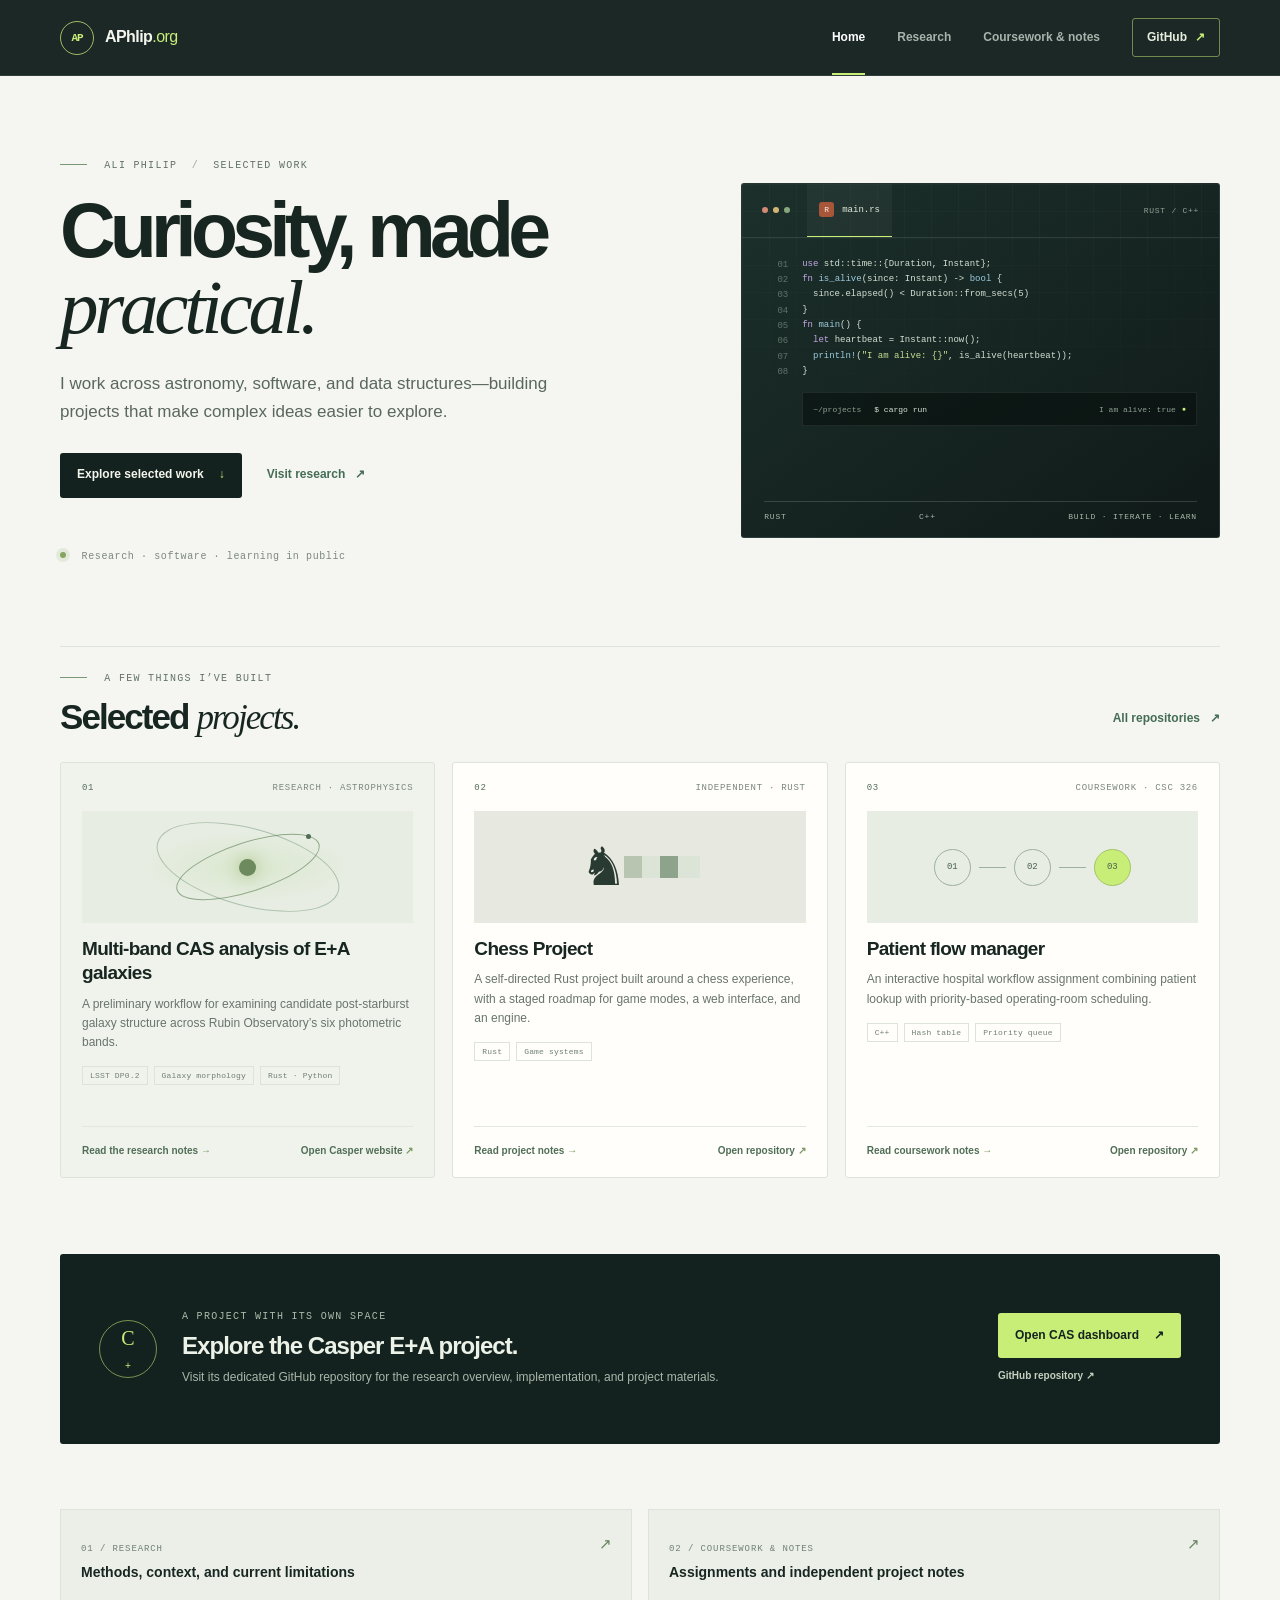
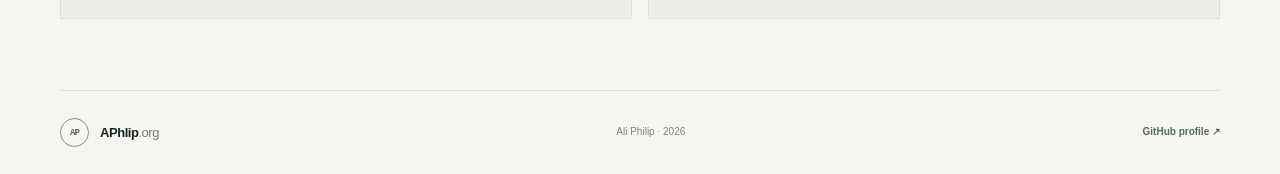
==== commit 0c422f4f: "Keep portfolio as account homepage" ====
--- a/index.html
+++ b/index.html
@@ -71,7 +71,7 @@
           <h3>Multi-band CAS analysis of E+A galaxies</h3>
           <p>A preliminary workflow for examining candidate post-starburst galaxy structure across Rubin Observatory’s six photometric bands.</p>
           <div class="tag-list"><span>LSST DP0.2</span><span>Galaxy morphology</span><span>Rust · Python</span></div>
-          <div class="card-links"><a href="research.html#cas">Read the research notes <span aria-hidden="true">→</span></a><a href="https://github.com/AliPhilip05/Casper-Analysis-Of-E-Galaxies-" target="_blank" rel="noopener noreferrer">Open Casper project <span aria-hidden="true">↗</span></a></div>
+          <div class="card-links"><a href="research.html#cas">Read the research notes <span aria-hidden="true">→</span></a><a href="https://aliphilip05.github.io/Casper-Analysis-Of-E-Galaxies-/" target="_blank" rel="noopener noreferrer">Open Casper website <span aria-hidden="true">↗</span></a></div>
         </article>
 
         <article class="project-card">
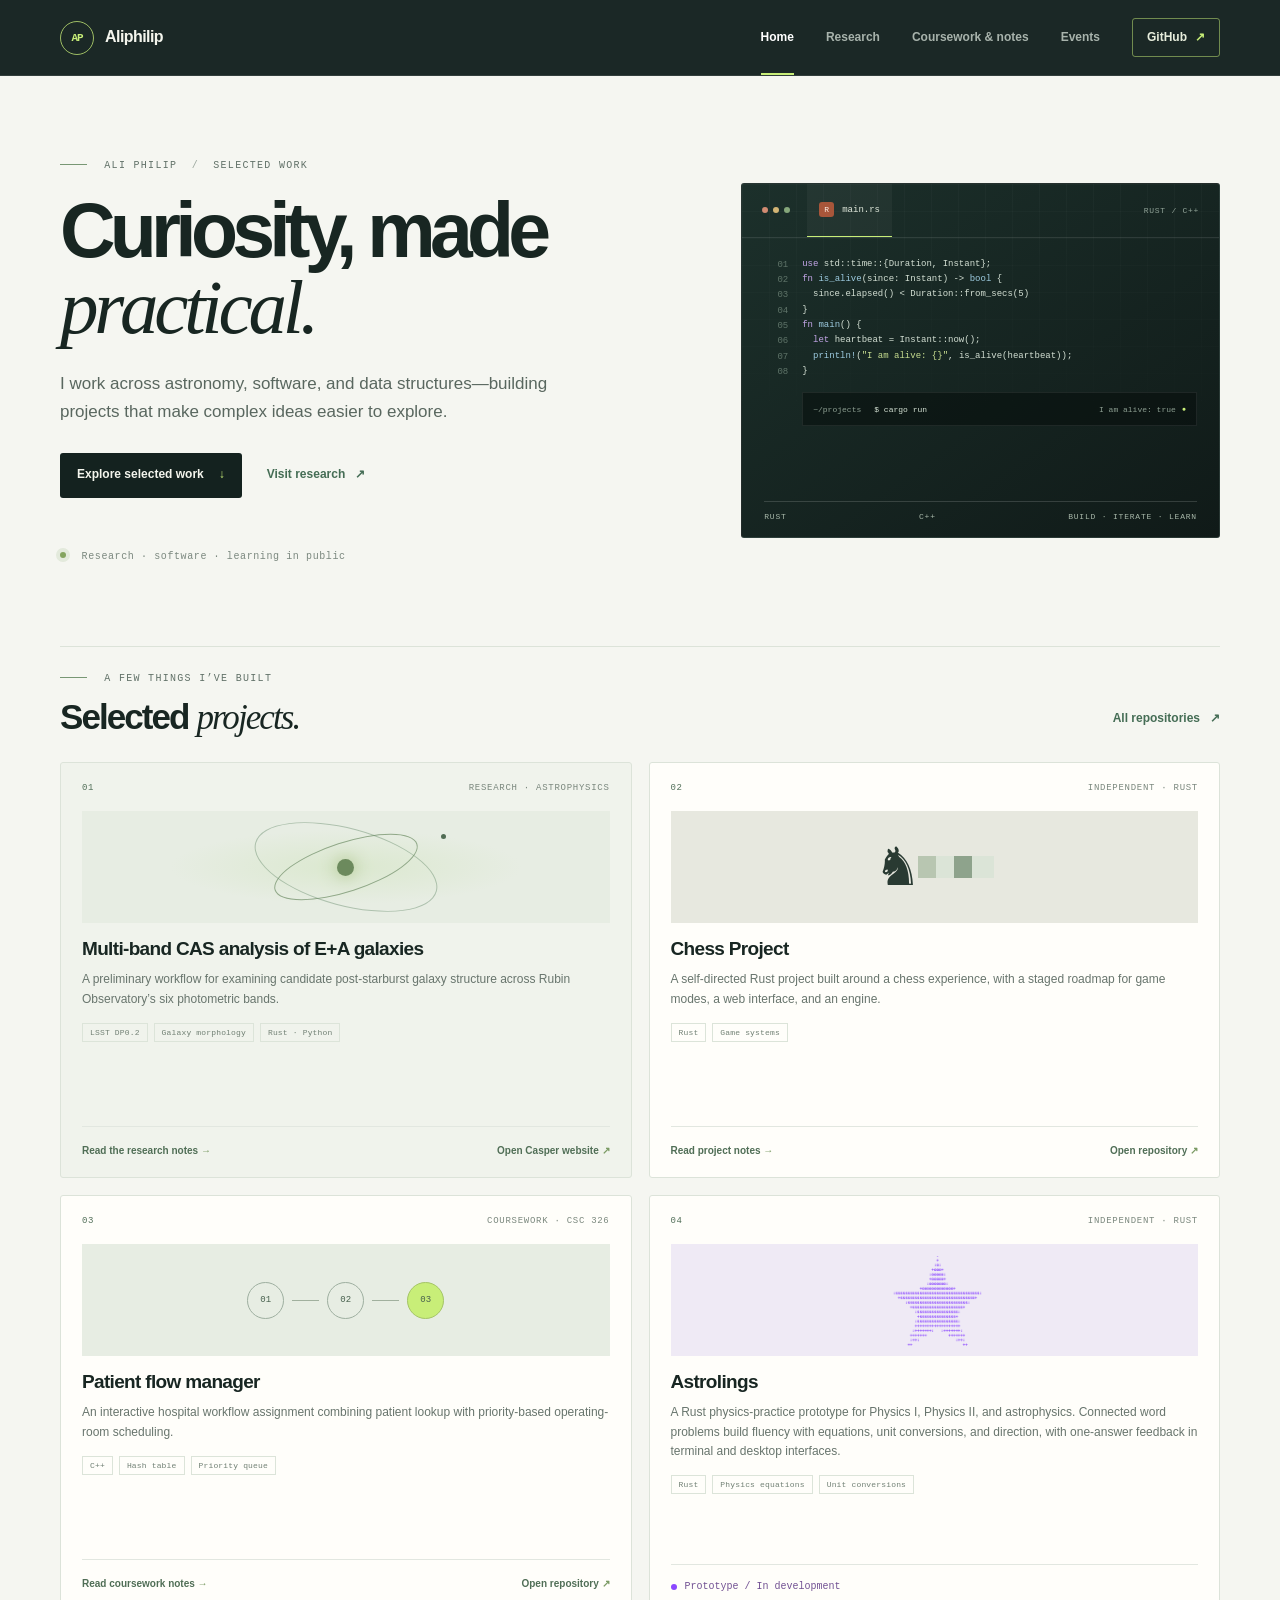
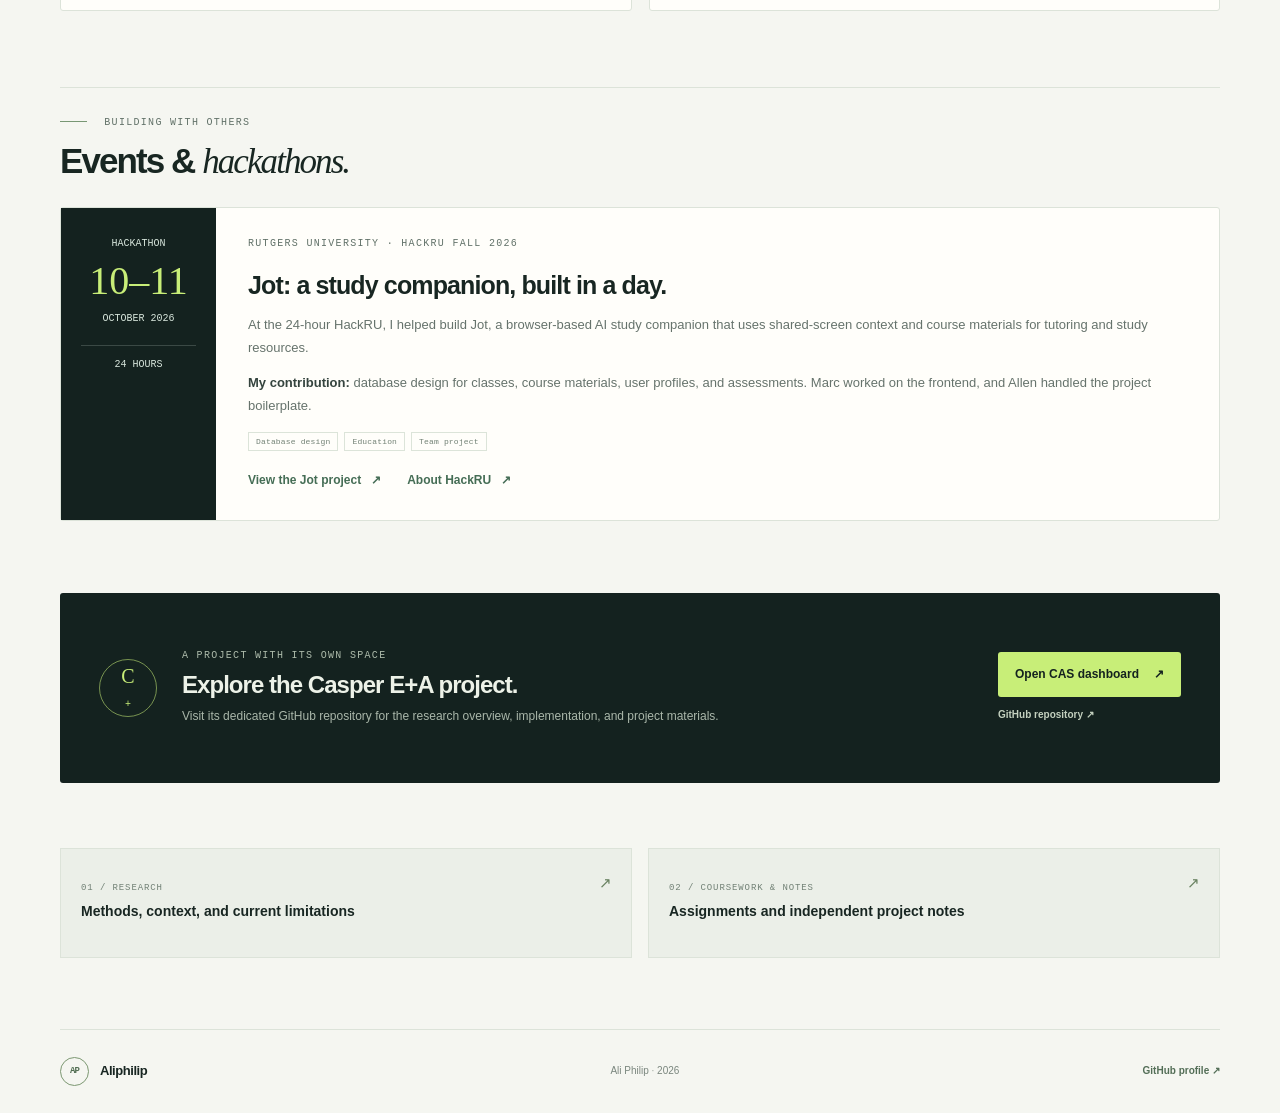
==== commit ad55c2f9: "Update Aliphilip portfolio with HackRU and Astrolings" ====
--- a/index.html
+++ b/index.html
@@ -4,8 +4,8 @@
   <meta charset="utf-8">
   <meta name="viewport" content="width=device-width, initial-scale=1">
   <meta name="theme-color" content="#14221f">
-  <meta name="description" content="Ali Philip's selected research, software projects, and coursework notes.">
-  <title>APhlip.org — Ali Philip</title>
+  <meta name="description" content="Aliphilip: Ali Philip's astronomy research, software projects, coursework, and hackathon experiences.">
+  <title>Aliphilip — Ali Philip</title>
   <link rel="stylesheet" href="styles.css">
   <script src="site.js" defer></script>
 </head>
@@ -13,12 +13,13 @@
   <a class="skip-link" href="#main">Skip to content</a>
   <header class="site-header">
     <div class="header-inner">
-      <a class="brand" href="index.html" aria-label="APhlip.org home"><span class="brand-mark">AP</span><span>APhlip<span class="brand-dot">.org</span></span></a>
+      <a class="brand" href="index.html" aria-label="Aliphilip home"><span class="brand-mark">AP</span><span>Aliphilip</span></a>
       <button class="menu-toggle" type="button" aria-expanded="false" aria-controls="primary-nav"><span class="menu-icon" aria-hidden="true"></span><span class="sr-only">Toggle navigation</span></button>
       <nav class="primary-nav" id="primary-nav" aria-label="Main navigation">
         <a class="nav-link current" aria-current="page" href="index.html">Home</a>
         <a class="nav-link" href="research.html">Research</a>
         <a class="nav-link" href="coursework.html">Coursework &amp; notes</a>
+        <a class="nav-link" href="#events">Events</a>
         <a class="nav-github" href="https://github.com/AliPhilip05" target="_blank" rel="noopener noreferrer">GitHub <span aria-hidden="true">↗</span></a>
       </nav>
     </div>
@@ -91,7 +92,33 @@
           <div class="tag-list"><span>C++</span><span>Hash table</span><span>Priority queue</span></div>
           <div class="card-links"><a href="coursework.html#patients">Read coursework notes <span aria-hidden="true">→</span></a><a href="https://github.com/AliPhilip05/Patients-Managment" target="_blank" rel="noopener noreferrer">Open repository <span aria-hidden="true">↗</span></a></div>
         </article>
+
+        <article class="project-card project-prototype" id="astrolings">
+          <div class="project-meta"><span class="project-number">04</span><span class="project-type">INDEPENDENT · RUST</span></div>
+          <div class="project-art project-art-astrolings" aria-hidden="true"><img src="assets/astrolings-star.png" width="1024" height="1024" alt="" loading="lazy"></div>
+          <h3>Astrolings</h3>
+          <p>A Rust physics-practice prototype for Physics I, Physics II, and astrophysics. Connected word problems build fluency with equations, unit conversions, and direction, with one-answer feedback in terminal and desktop interfaces.</p>
+          <div class="tag-list"><span>Rust</span><span>Physics equations</span><span>Unit conversions</span></div>
+          <div class="prototype-status"><span class="prototype-dot" aria-hidden="true"></span>Prototype / In development</div>
+        </article>
       </div>
+    </section>
+
+    <section class="events-section page-width" id="events" aria-labelledby="events-title">
+      <div class="section-heading">
+        <div><p class="eyebrow"><span class="eyebrow-rule"></span> BUILDING WITH OTHERS</p><h2 id="events-title">Events &amp; <em>hackathons.</em></h2></div>
+      </div>
+      <article class="event-card" aria-labelledby="hackru-title">
+        <div class="event-date"><span>HACKATHON</span><strong>10–11</strong><span>OCTOBER 2026</span><span class="event-duration">24 HOURS</span></div>
+        <div class="event-content">
+          <p class="eyebrow">RUTGERS UNIVERSITY · HACKRU FALL 2026</p>
+          <h3 id="hackru-title">Jot: a study companion, built in a day.</h3>
+          <p>At the 24-hour HackRU, I helped build Jot, a browser-based AI study companion that uses shared-screen context and course materials for tutoring and study resources.</p>
+          <p><strong>My contribution:</strong> database design for classes, course materials, user profiles, and assessments. Marc worked on the frontend, and Allen handled the project boilerplate.</p>
+          <div class="tag-list"><span>Database design</span><span>Education</span><span>Team project</span></div>
+          <div class="event-links"><a class="text-link" href="https://github.com/allenz2423/hackruf26" target="_blank" rel="noopener noreferrer">View the Jot project <span aria-hidden="true">↗</span></a><a class="text-link" href="https://www.hackru.org/" target="_blank" rel="noopener noreferrer">About HackRU <span aria-hidden="true">↗</span></a></div>
+        </div>
+      </article>
     </section>
 
     <section class="crosslink page-width" aria-label="Casper research project">
@@ -106,6 +133,6 @@
     </section>
   </main>
 
-  <footer class="site-footer page-width"><a class="brand footer-brand" href="index.html"><span class="brand-mark">AP</span><span>APhlip<span class="brand-dot">.org</span></span></a><span>Ali Philip <span class="footer-sep">·</span> <span id="year">2026</span></span><a href="https://github.com/AliPhilip05" target="_blank" rel="noopener noreferrer">GitHub profile <span aria-hidden="true">↗</span></a></footer>
+  <footer class="site-footer page-width"><a class="brand footer-brand" href="index.html"><span class="brand-mark">AP</span><span>Aliphilip</span></a><span>Ali Philip <span class="footer-sep">·</span> <span id="year">2026</span></span><a href="https://github.com/AliPhilip05" target="_blank" rel="noopener noreferrer">GitHub profile <span aria-hidden="true">↗</span></a></footer>
 </body>
 </html>
--- a/styles.css
+++ b/styles.css
@@ -435,7 +435,7 @@
 }
 .project-grid {
   display:grid;
-  grid-template-columns:repeat(3,minmax(0,1fr));
+  grid-template-columns:repeat(2,minmax(0,1fr));
   gap:17px
 }
 .project-card {
@@ -543,6 +543,87 @@
   gap:8px;
   background:#e7ede3
 }
+.project-art-astrolings {
+  background:#efeaf5
+}
+.project-art-astrolings img {
+  width:120px;
+  height:120px;
+  object-fit:contain
+}
+.prototype-status {
+  margin-top:auto;
+  padding-top:16px;
+  display:flex;
+  align-items:center;
+  gap:8px;
+  color:#725193;
+  font:10px var(--mono);
+  border-top:1px solid #e2e7e0
+}
+.prototype-dot {
+  width:6px;
+  height:6px;
+  border-radius:50%;
+  background:#8b48ff
+}
+.events-section {
+  padding-top:28px;
+  padding-bottom:72px;
+  border-top:1px solid var(--line)
+}
+.event-card {
+  display:grid;
+  grid-template-columns:155px minmax(0,1fr);
+  background:var(--white);
+  border:1px solid var(--line);
+  border-radius:3px
+}
+.event-date {
+  padding:30px 20px;
+  display:flex;
+  flex-direction:column;
+  gap:6px;
+  color:var(--mint);
+  background:var(--dark);
+  font:10px var(--mono);
+  text-align:center
+}
+.event-date strong {
+  color:var(--lime);
+  font:40px/1.3 var(--serif)
+}
+.event-duration {
+  margin-top:15px;
+  padding-top:13px;
+  border-top:1px solid rgba(216,230,220,.2)
+}
+.event-content {
+  padding:29px 32px
+}
+.event-content .eyebrow {
+  margin-top:0
+}
+.event-content h3 {
+  margin:0 0 13px;
+  font-size:25px;
+  line-height:1.25;
+  letter-spacing:-.035em
+}
+.event-content>p:not(.eyebrow) {
+  color:var(--muted);
+  font-size:13px;
+  line-height:1.75
+}
+.event-content strong {
+  color:var(--ink-2)
+}
+.event-links {
+  display:flex;
+  flex-wrap:wrap;
+  gap:14px 26px;
+  margin-top:20px
+}
 .queue-node {
   width:37px;
   height:37px;
@@ -1085,13 +1166,6 @@
   }
   .project-grid {
     grid-template-columns:repeat(2,minmax(0,1fr))
-  }
-  .project-card:last-child {
-    grid-column:1/-1;
-    min-height:360px
-  }
-  .project-card:last-child .project-art {
-    height:100px
   }
   .research-layout {
     grid-template-columns:145px 1fr;
@@ -1256,6 +1330,33 @@
   .card-links a {
     font-size:9px
   }
+  .event-card {
+    grid-template-columns:1fr
+  }
+  .event-date {
+    padding:18px;
+    display:grid;
+    grid-template-columns:auto 1fr;
+    text-align:left;
+    align-items:center;
+    gap:6px 18px
+  }
+  .event-date strong {
+    grid-column:1;
+    grid-row:2;
+    font-size:30px
+  }
+  .event-duration {
+    margin:0;
+    padding:0;
+    border:0
+  }
+  .event-content {
+    padding:22px
+  }
+  .event-content h3 {
+    font-size:22px
+  }
   .crosslink {
     margin-bottom:47px;
     padding:24px 21px;
